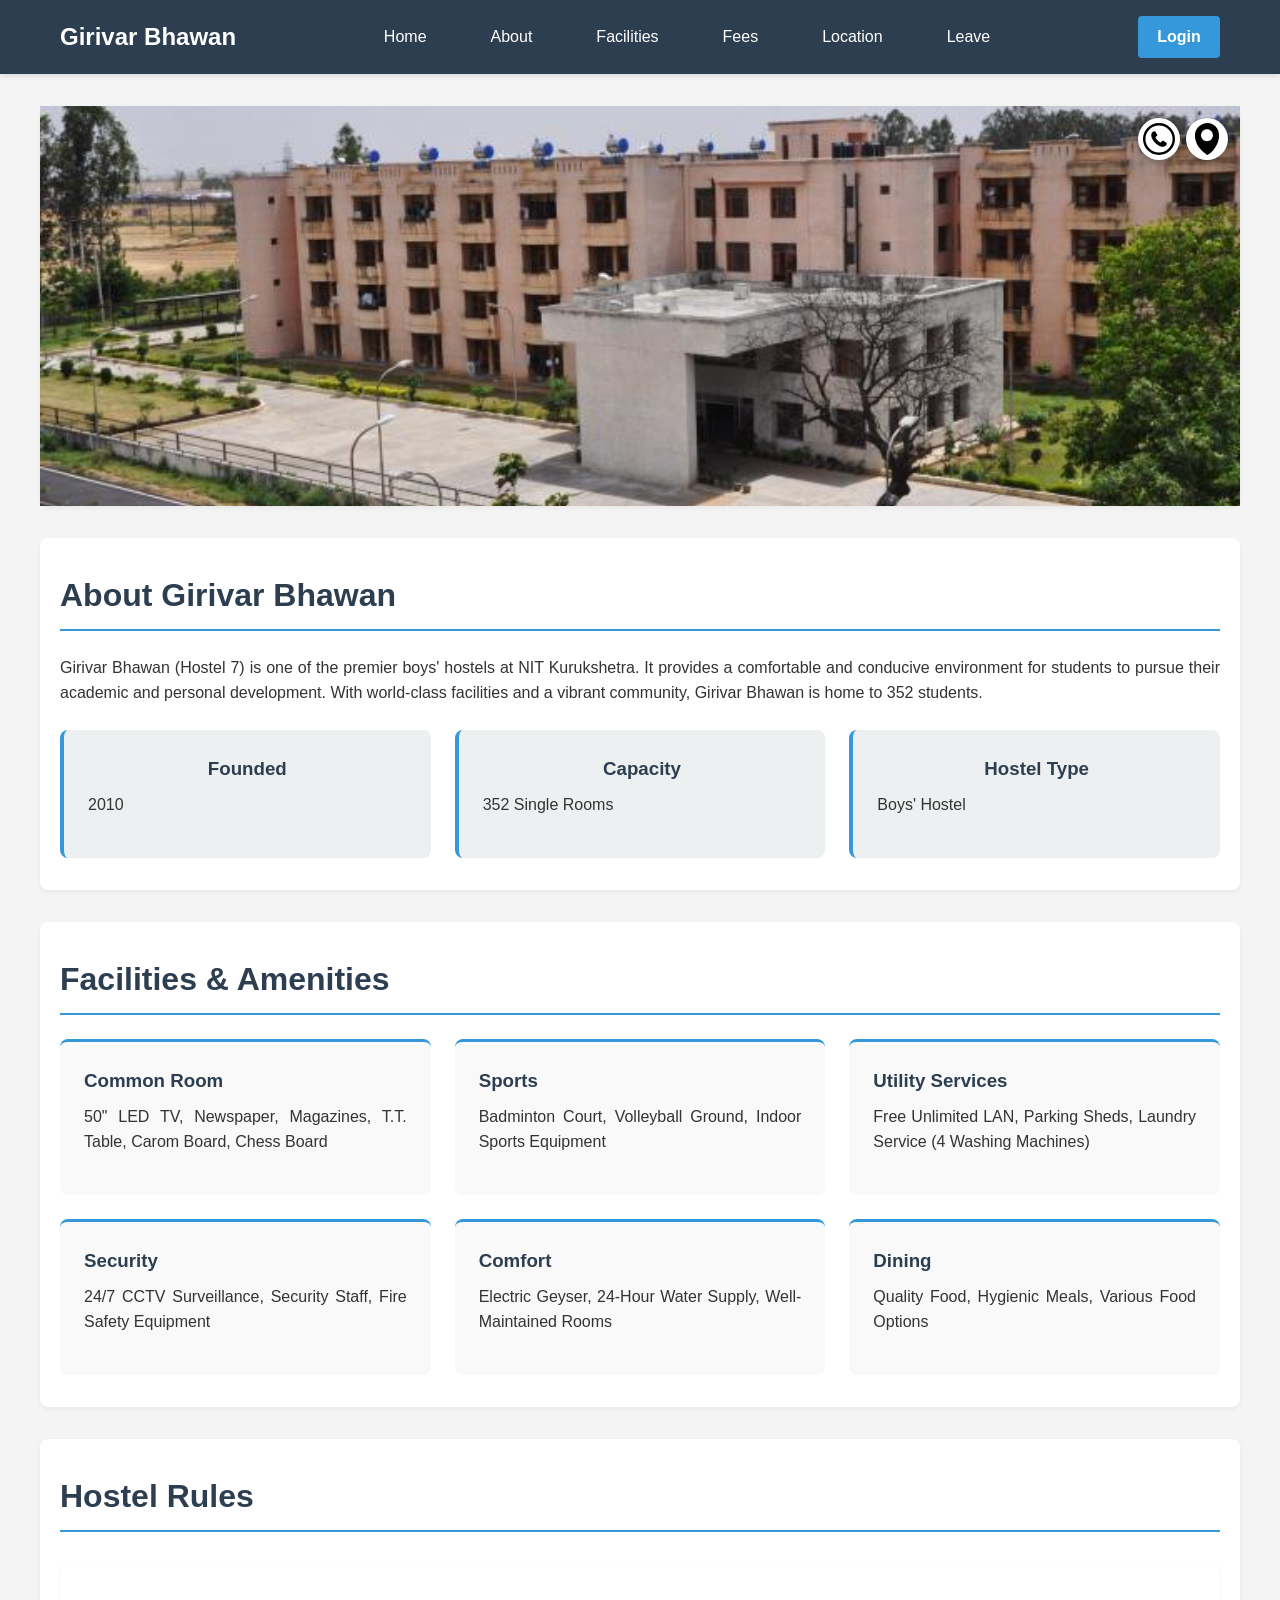
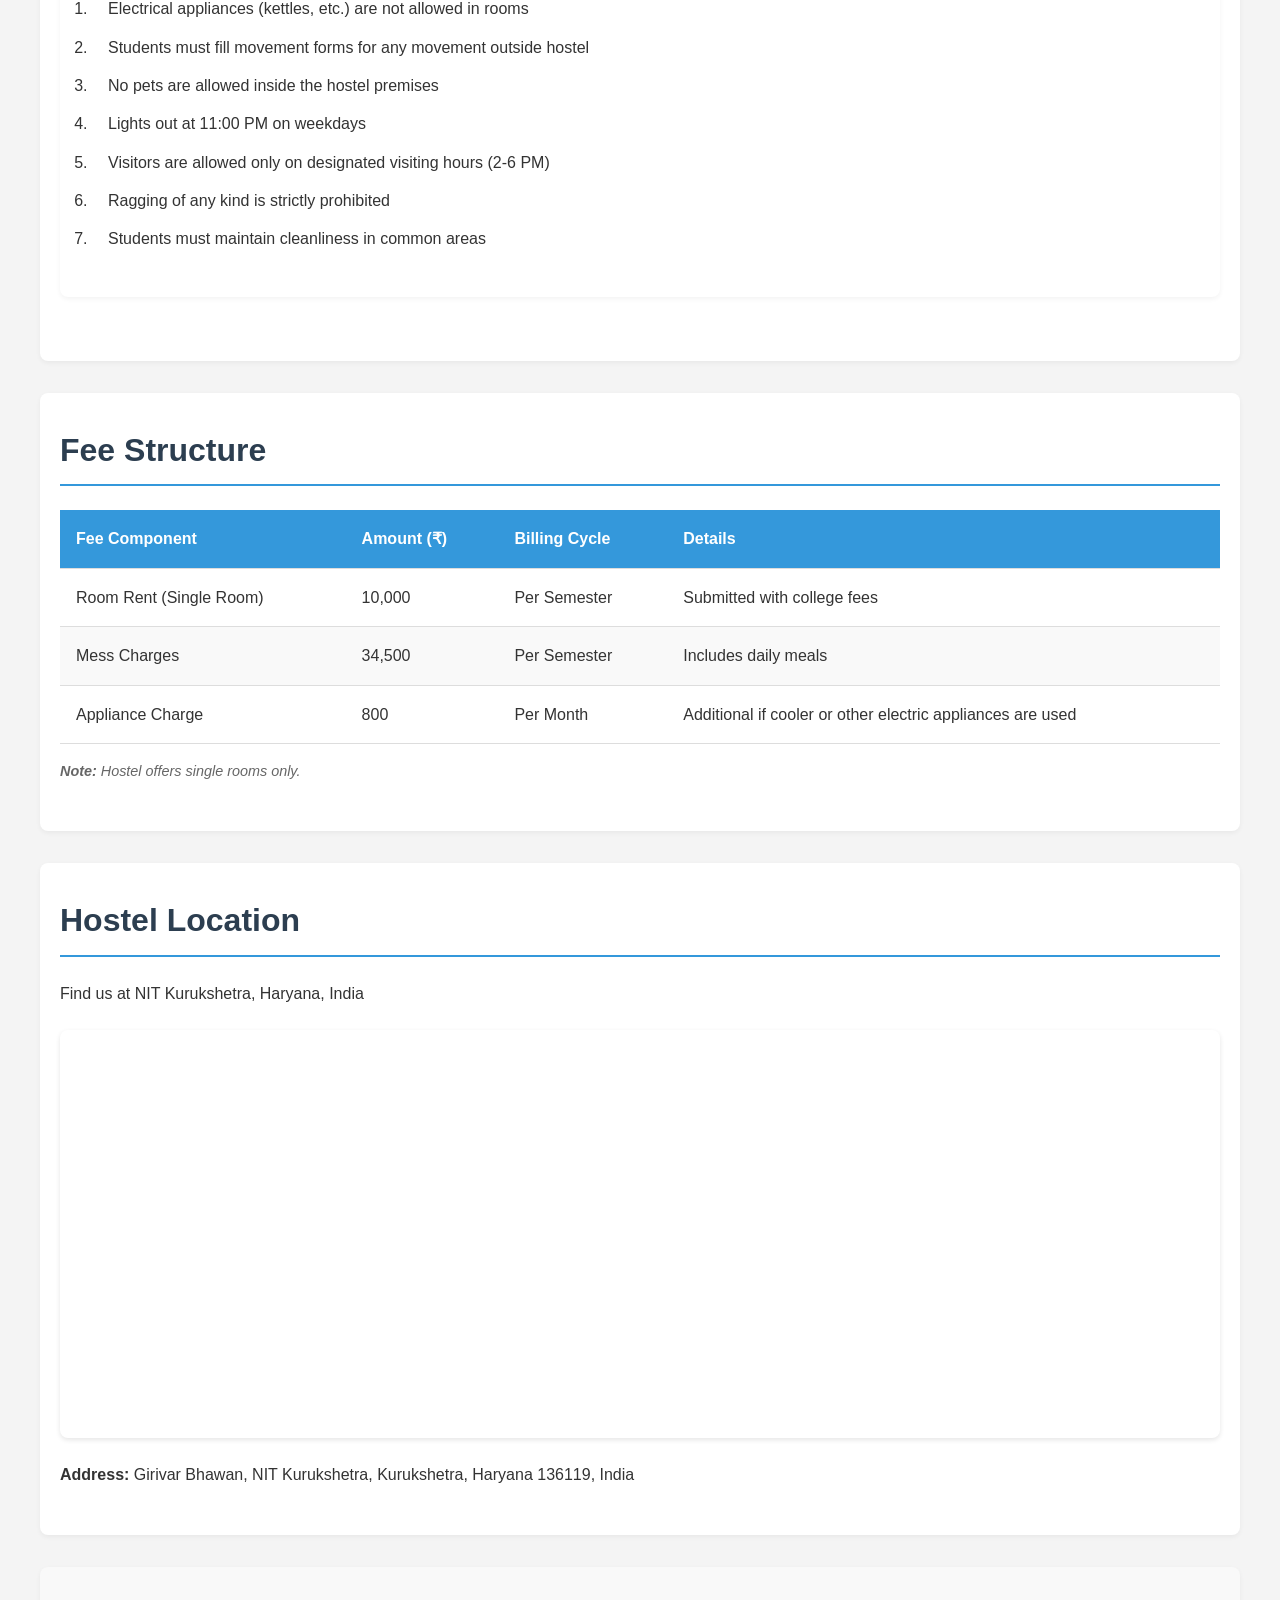
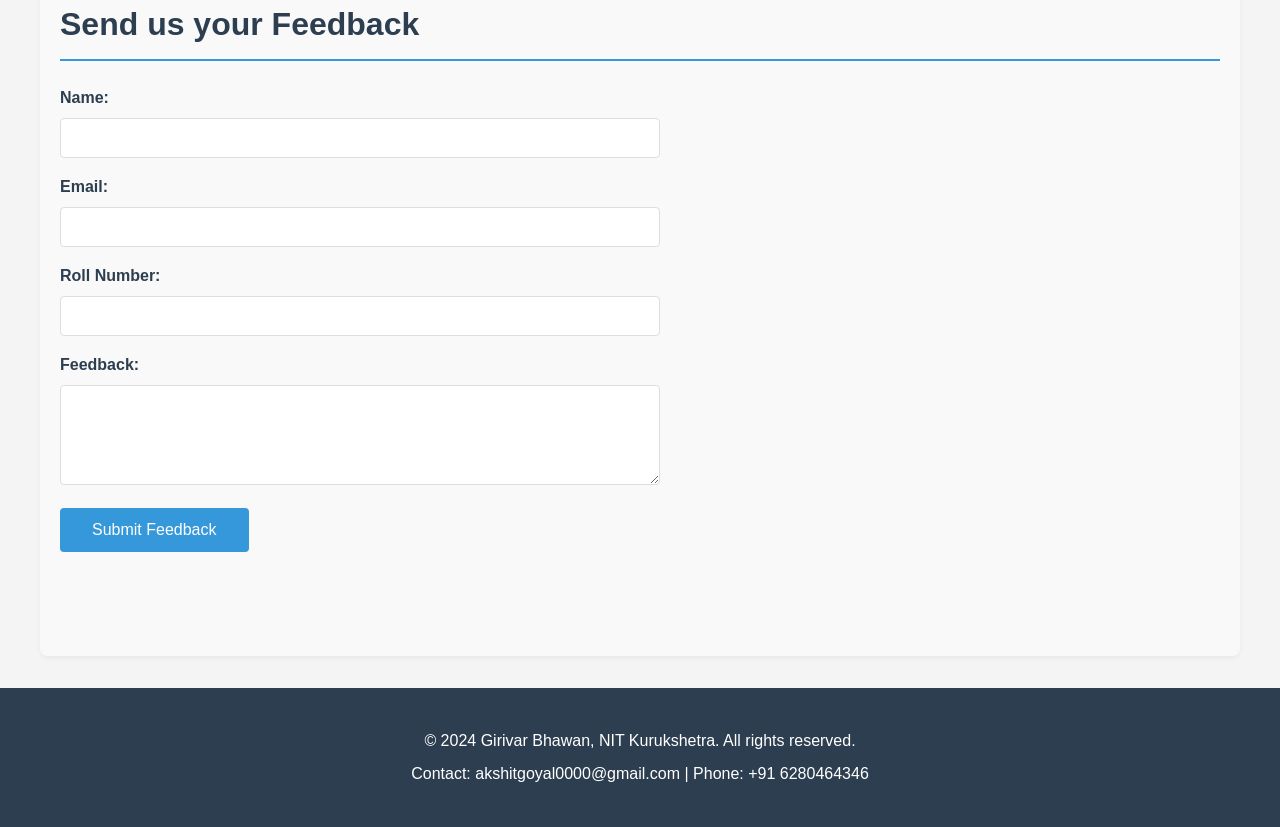
==== index.html @ f301902c "site added" ====
<!DOCTYPE html>
<html lang="en">
<head>
    <meta charset="UTF-8">
    <meta name="viewport" content="width=device-width, initial-scale=1.0">
    <title>Girivar Bhawan - Hostel 7</title>
    <link rel="stylesheet" href="styles.css">
</head>
<body>
    
    <nav class="navbar">
        <div class="navbar-container">
            <h1 class="logo">Girivar Bhawan</h1>
            <ul class="nav-links">
                <li><a href="#home" onclick="scrollTo('home')">Home</a></li>
                <li><a href="#about" onclick="scrollTo('about')">About</a></li>
                <li><a href="#facilities" onclick="scrollTo('facilities')">Facilities</a></li>
                <li><a href="#fees" onclick="scrollTo('fees')">Fees</a></li>
                <li><a href="#location" onclick="scrollTo('location')">Location</a></li>
                <li><a href="/leave.html">Leave</a></li>
            </ul>
            <div id="nav-auth-slot"></div>
        </div>
    </nav>

    
    <section id="hero" class="section hero-section">
        <div class="hero-img-wrapper">
            
            <a href="#location" class="hero-icon" id="hero-map-pin" title="View Location">
                <img src="map-pin.svg" alt="Location" width="32" height="32">
            </a>
            <a href="#footer" class="hero-icon" id="hero-tel-icon" title="Contact Us">
                <img src="tel-icon.svg" alt="Contact" width="32" height="32">
            </a>

            
            <img src="image.png" alt="Hostel Hero Image"
                 id="heroImg"
                 usemap="#hostel-map"
                 style="width: 100%; max-height: 400px; object-fit: cover; display: block; cursor: crosshair;">

            <map name="hostel-map" id="hostelMap">
                
                <area shape="rect"
                      data-coords="335,260,480,420"
                      coords="335,260,480,420"
                      href="/leave.html"
                      alt="Entrance - Apply for Leave"
                      title="Entrance: Click to Apply for Leave">

                
                <area shape="rect"
                      data-coords="50,10,670,260"
                      coords="50,10,670,260"
                      href="#about"
                      alt="Building - About Girivar Bhawan"
                      title="Building: Click to know About Us">
            </map>
        </div>
    </section>

    
    <section id="about" class="section">
        <h2>About Girivar Bhawan</h2>
        <p>
            Girivar Bhawan (Hostel 7) is one of the premier boys' hostels at NIT Kurukshetra. 
            It provides a comfortable and conducive environment for students to pursue their academic 
            and personal development. With world-class facilities and a vibrant community, 
            Girivar Bhawan is home to 352 students.
        </p>
        <div class="about-grid">
            <div class="about-card">
                <h3>Founded</h3>
                <p>2010</p>
            </div>
            <div class="about-card">
                <h3>Capacity</h3>
                <p>352 Single Rooms</p>
            </div>
            <div class="about-card">
                <h3>Hostel Type</h3>
                <p>Boys' Hostel</p>
            </div>
        </div>
    </section>

    
    <section id="facilities" class="section">
        <h2>Facilities & Amenities</h2>
        <div id="facilities-container" class="facilities-grid"></div>
    </section>

    
    <section class="section">
        <h2>Hostel Rules</h2>
        <ol class="rules-list"></ol>
    </section>

    
    <section id="fees" class="section">
        <h2>Fee Structure</h2>
        <table class="fees-table">
            <thead>
                <tr>
                    <th>Fee Component</th>
                    <th>Amount (₹)</th>
                    <th>Billing Cycle</th>
                    <th>Details</th>
                </tr>
            </thead>
            <tbody>
                <tr>
                    <td>Room Rent (Single Room)</td>
                    <td>10,000</td>
                    <td>Per Semester</td>
                    <td>Submitted with college fees</td>
                </tr>
                <tr>
                    <td>Mess Charges</td>
                    <td>34,500</td>
                    <td>Per Semester</td>
                    <td>Includes daily meals</td>
                </tr>
                <tr>
                    <td>Appliance Charge</td>
                    <td>800</td>
                    <td>Per Month</td>
                    <td>Additional if cooler or other electric appliances are used</td>
                </tr>
            </tbody>
        </table>
        <p class="fee-note"><strong>Note:</strong> Hostel offers single rooms only.</p>
    </section>

    
    <section id="location" class="section">
        <h2>Hostel Location</h2>
        <p>Find us at NIT Kurukshetra, Haryana, India</p>
        <div class="map-container">
            <iframe src="https://www.google.com/maps/embed?pb=!1m18!1m12!1m3!1d3435.6749999999997!2d76.80316!3d29.96807!2m3!1f0!2f0!3f0!3m2!1i1024!2i768!4f13.1!3m3!1m2!1s0x390d8e0d0000001%3A0xd500b000000!2sNIT%20Kurukshetra!5e0!3m2!1sen!2sin!4v1234567890" width="100%" height="400" style="border:0;" allowfullscreen="" loading="lazy" referrerpolicy="no-referrer-when-downgrade"></iframe>
        </div>
        <p><strong>Address:</strong> Girivar Bhawan, NIT Kurukshetra, Kurukshetra, Haryana 136119, India</p>
    </section>

    
    <section class="section feedback-section">
        <h2>Send us your Feedback</h2>
        <form class="feedback-form" onsubmit="submitFeedback(event)">
            <div class="form-group">
                <label for="fname">Name:</label>
                <input type="text" id="fname" name="fname" required>
            </div>
            <div class="form-group">
                <label for="email">Email:</label>
                <input type="email" id="email" name="email" required>
            </div>
            <div class="form-group">
                <label for="roll">Roll Number:</label>
                <input type="text" id="roll" name="roll" required>
            </div>
            <div class="form-group">
                <label for="feedback">Feedback:</label>
                <textarea id="feedback" name="feedback" rows="5" required></textarea>
            </div>
            <button type="submit" class="btn-submit">Submit Feedback</button>
        </form>
        <p id="feedback-message" class="feedback-message"></p>
    </section>

    
    <footer class="footer" id="footer">
        <p>&copy; 2024 Girivar Bhawan, NIT Kurukshetra. All rights reserved.</p>
        <p>Contact: akshitgoyal0000@gmail.com | Phone: +91 6280464346</p>
    </footer>

    <script src="scripts.js"></script>
</body>
</html>
---- styles.css ----
* {
    margin: 0;
    padding: 0;
    box-sizing: border-box;
}

body {
    font-family: Arial, sans-serif;
    line-height: 1.6;
    color: #333;
    background-color: #f4f4f4;
}

a {
    text-decoration: none;
    color: inherit;
}

.navbar {
    background-color: #2c3e50;
    color: white;
    padding: 1rem 0;
    position: sticky;
    top: 0;
    z-index: 100;
    box-shadow: 0 2px 5px rgba(0, 0, 0, 0.1);
}

.navbar-container {
    max-width: 1200px;
    margin: 0 auto;
    padding: 0 20px;
    display: flex;
    justify-content: space-between;
    align-items: center;
}

.logo {
    font-size: 1.5rem;
    font-weight: bold;
}

.nav-links {
    list-style: none;
    display: flex;
    gap: 2rem;
}

.nav-links a {
    color: white;
    padding: 0.5rem 1rem;
    border-radius: 4px;
    transition: background-color 0.3s;
}

.nav-links a:hover {
    background-color: #34495e;
}

#nav-auth-slot {
    display: flex;
    align-items: center;
}

.nav-login-btn {
    color: white;
    background-color: #3498db;
    padding: 0.5rem 1.2rem;
    border-radius: 4px;
    font-weight: bold;
    transition: background-color 0.3s;
    text-decoration: none;
}

.nav-login-btn:hover {
    background-color: #2980b9;
}

.nav-avatar-wrapper {
    position: relative;
    cursor: pointer;
}

.nav-avatar {
    width: 38px;
    height: 38px;
    border-radius: 50%;
    background-color: #3498db;
    color: white;
    font-weight: bold;
    font-size: 1.1rem;
    display: flex;
    align-items: center;
    justify-content: center;
    user-select: none;
    border: 2px solid white;
    transition: background-color 0.3s;
}

.nav-avatar:hover {
    background-color: #2980b9;
}

.nav-dropdown {
    display: none;
    position: absolute;
    top: calc(100% + 10px);
    right: 0;
    background-color: white;
    border-radius: 8px;
    box-shadow: 0 4px 15px rgba(0,0,0,0.15);
    min-width: 160px;
    padding: 0.8rem;
    z-index: 999;
}

.nav-avatar-wrapper:hover .nav-dropdown {
    display: block;
}

.nav-dropdown-username {
    font-weight: bold;
    color: #2c3e50;
    font-size: 0.95rem;
    margin-bottom: 0.6rem;
    padding-bottom: 0.5rem;
    border-bottom: 1px solid #eee;
    text-align: center;
}

.nav-logout-btn {
    width: 100%;
    background-color: #e74c3c;
    color: white;
    border: none;
    padding: 0.5rem;
    border-radius: 4px;
    cursor: pointer;
    font-size: 0.9rem;
    font-weight: bold;
    transition: background-color 0.3s;
}

.nav-logout-btn:hover {
    background-color: #c0392b;
}

.section {
    max-width: 1200px;
    margin: 2rem auto;
    padding: 2rem 20px;
    background-color: white;
    border-radius: 8px;
    box-shadow: 0 2px 5px rgba(0, 0, 0, 0.05);
}

.section h2 {
    font-size: 2rem;
    margin-bottom: 1.5rem;
    color: #2c3e50;
    border-bottom: 2px solid #3498db;
    padding-bottom: 0.5rem;
}

.section p {
    margin-bottom: 1rem;
    text-align: justify;
}

.about-grid {
    display: grid;
    grid-template-columns: repeat(auto-fit, minmax(200px, 1fr));
    gap: 1.5rem;
    margin-top: 1.5rem;
}

.about-card {
    background-color: #ecf0f1;
    padding: 1.5rem;
    border-radius: 8px;
    text-align: center;
    border-left: 4px solid #3498db;
}

.about-card h3 {
    color: #2c3e50;
    margin-bottom: 0.5rem;
}

.facilities-grid {
    display: grid;
    grid-template-columns: repeat(3, 1fr);
    gap: 1.5rem;
    margin-top: 1.5rem;
}

.facility-item {
    background-color: #f9f9f9;
    padding: 1.5rem;
    border-radius: 8px;
    border-top: 3px solid #3498db;
}

.facility-item h3 {
    color: #2c3e50;
    margin-bottom: 0.5rem;
}

.rules-list {
    max-width: 1200px;
    margin: 2rem auto;
    padding: 0 20px;
    background-color: white;
    padding: 2rem;
    border-radius: 8px;
    box-shadow: 0 2px 5px rgba(0, 0, 0, 0.05);
}

.rules-list li {
    margin-bottom: 0.8rem;
    padding-left: 1rem;
}

.fees-table {
    width: 100%;
    border-collapse: collapse;
    margin-top: 1.5rem;
    margin-bottom: 1rem;
}

.fees-table thead {
    background-color: #3498db;
    color: white;
}

.fees-table th,
.fees-table td {
    padding: 1rem;
    text-align: left;
    border-bottom: 1px solid #ddd;
}

.fees-table tbody tr:nth-child(even) {
    background-color: #f9f9f9;
}

.fees-table tbody tr:hover {
    background-color: #e8f4f8;
}

.fee-note {
    font-size: 0.9rem;
    color: #666;
    font-style: italic;
}

.map-container {
    margin: 1.5rem 0;
    border-radius: 8px;
    overflow: hidden;
    box-shadow: 0 2px 5px rgba(0, 0, 0, 0.1);
}

.hero-section {
    padding: 0;
}

.hero-img-wrapper {
    position: relative;
    display: block;
    width: 100%;
    line-height: 0;
}

.hero-icon {
    position: absolute;
    top: 12px;
    z-index: 10;
    background-color: white;
    border-radius: 50%;
    padding: 5px;
    box-shadow: 0 2px 6px rgba(0,0,0,0.3);
    transition: transform 0.2s, box-shadow 0.2s;
    display: inline-flex;
    align-items: center;
    justify-content: center;
}

.hero-icon:hover {
    transform: scale(1.15);
    box-shadow: 0 4px 12px rgba(0,0,0,0.4);
}

#hero-map-pin {
    right: 12px;
}

#hero-tel-icon {
    right: 60px;
}

.feedback-section {
    background-color: #f9f9f9;
}

.feedback-form {
    max-width: 600px;
    margin: 1.5rem 0;
}

.form-group {
    margin-bottom: 1rem;
}

.form-group label {
    display: block;
    margin-bottom: 0.5rem;
    font-weight: bold;
    color: #2c3e50;
}

.form-group input,
.form-group textarea {
    width: 100%;
    padding: 0.7rem;
    border: 1px solid #ddd;
    border-radius: 4px;
    font-family: Arial, sans-serif;
}

.form-group input:focus,
.form-group textarea:focus {
    outline: none;
    border-color: #3498db;
    box-shadow: 0 0 5px rgba(52, 152, 219, 0.3);
}

.btn-submit {
    background-color: #3498db;
    color: white;
    padding: 0.8rem 2rem;
    border: none;
    border-radius: 4px;
    cursor: pointer;
    font-size: 1rem;
    transition: background-color 0.3s;
}

.btn-submit:hover {
    background-color: #2980b9;
}

.feedback-message {
    margin-top: 1rem;
    padding: 1rem;
    border-radius: 4px;
    text-align: center;
    font-weight: bold;
}

.feedback-message.success {
    background-color: #d4edda;
    color: #155724;
    border: 1px solid #c3e6cb;
}

.feedback-message.error {
    background-color: #f8d7da;
    color: #721c24;
    border: 1px solid #f5c6cb;
}

.footer {
    background-color: #2c3e50;
    color: white;
    text-align: center;
    padding: 2rem;
    margin-top: 2rem;
}

.footer p {
    margin: 0.5rem 0;
}

@media (max-width: 768px) {
    .nav-links {
        flex-direction: column;
        gap: 0.5rem;
    }

    .section h2 {
        font-size: 1.5rem;
    }

    .about-grid,
    .facilities-grid {
        grid-template-columns: 1fr;
    }

    .fees-table {
        font-size: 0.9rem;
    }

    .fees-table th,
    .fees-table td {
        padding: 0.5rem;
    }

    .slide img {
        height: 250px;
    }
}

@media (max-width: 480px) {
    .navbar-container {
        flex-direction: column;
        gap: 1rem;
    }

    .logo {
        font-size: 1.2rem;
    }

    .nav-links {
        flex-wrap: wrap;
        gap: 0.5rem;
        justify-content: center;
    }

    .nav-links a {
        padding: 0.3rem 0.6rem;
        font-size: 0.9rem;
    }

    .section {
        padding: 1rem;
    }

    .section h2 {
        font-size: 1.2rem;
    }
}
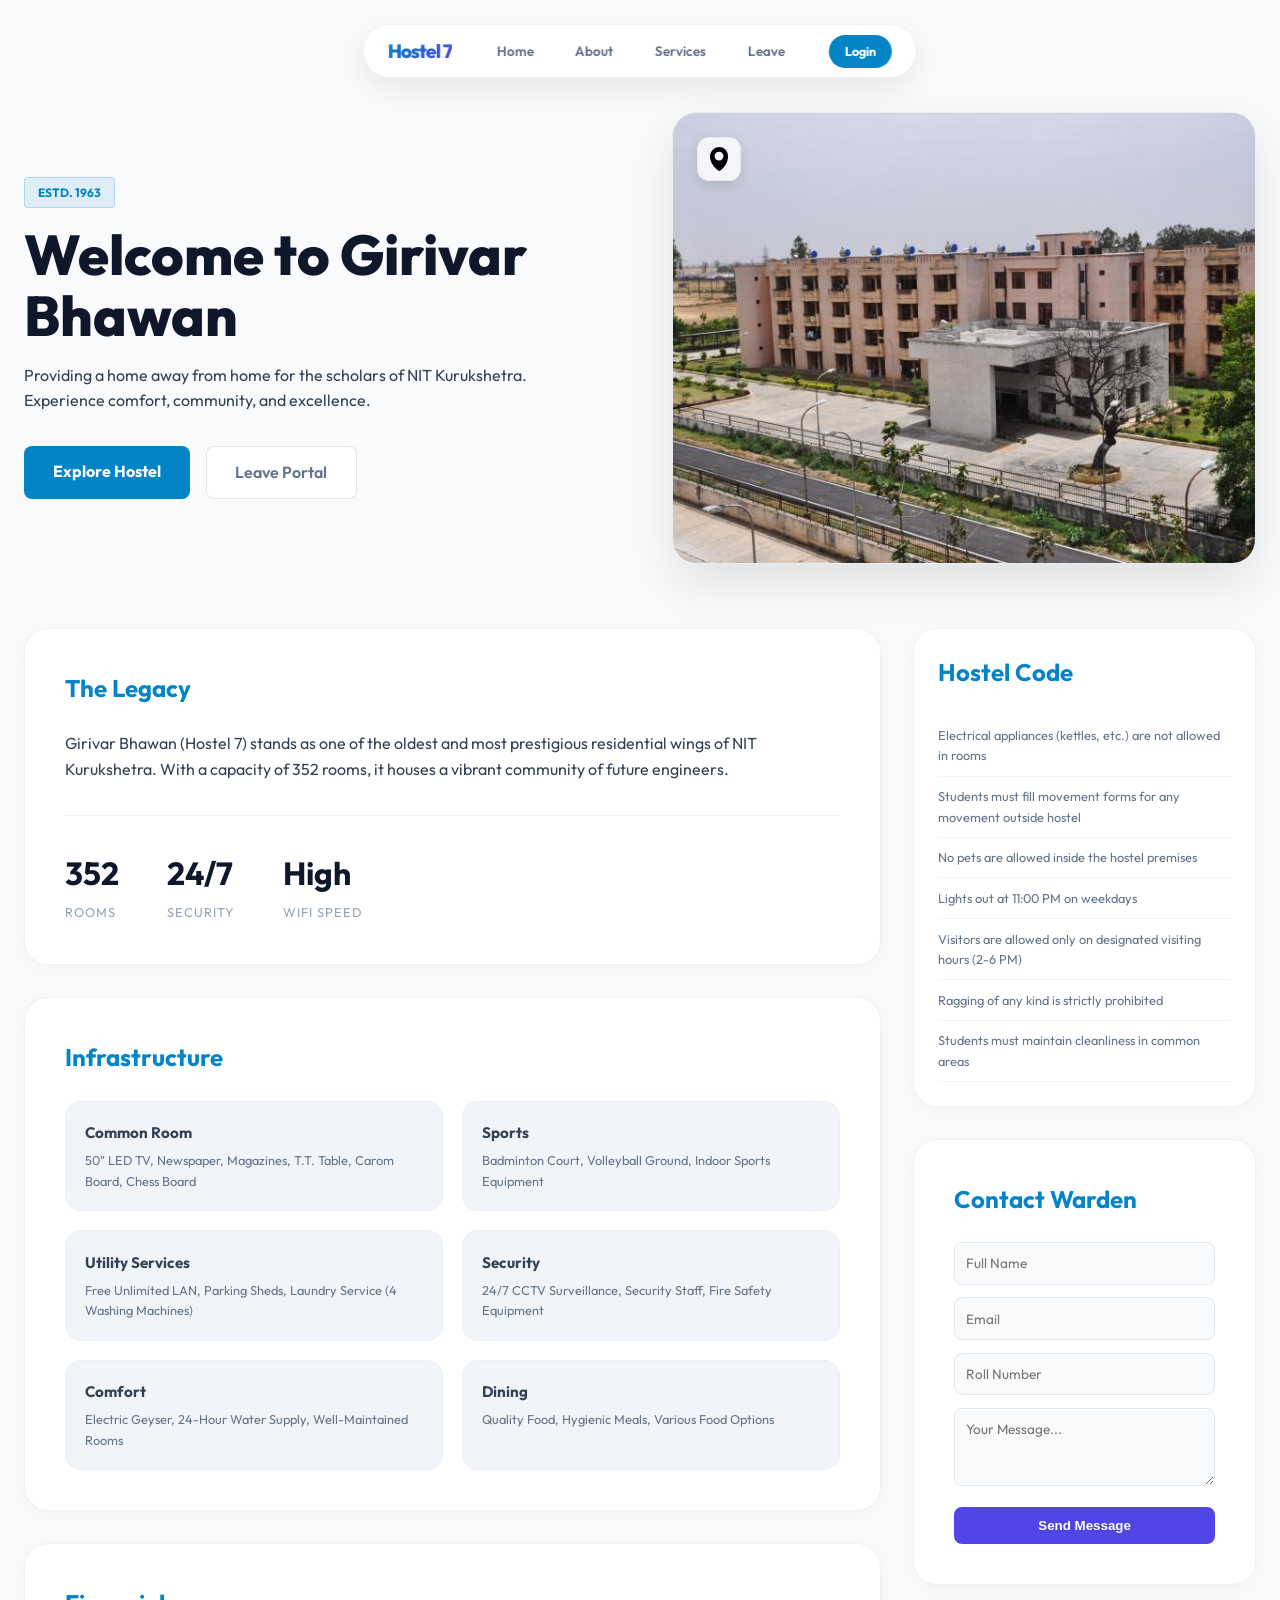
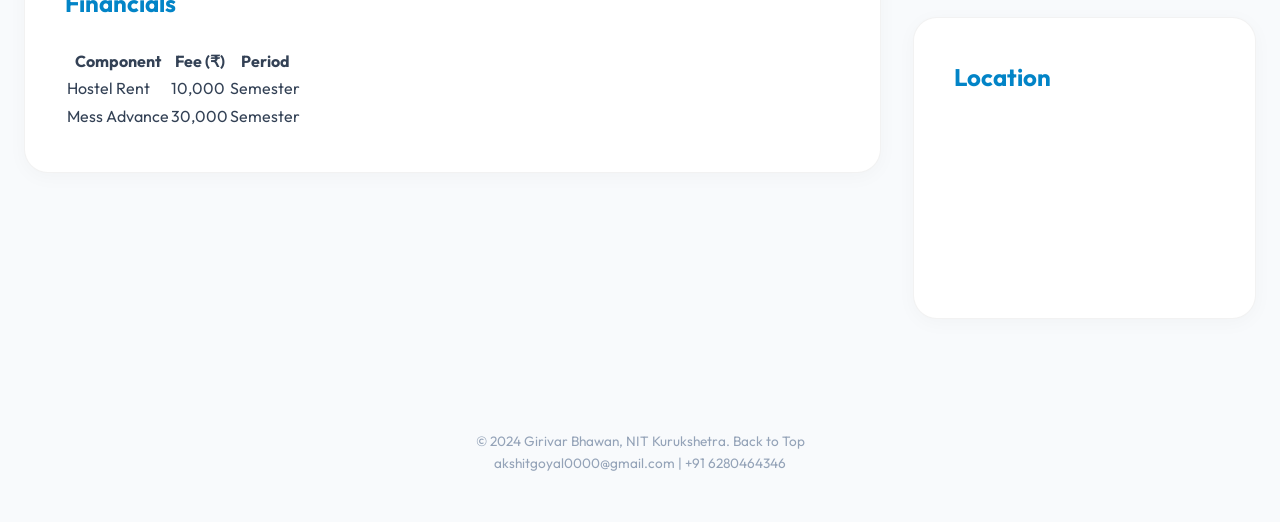
==== commit f62053e5: "change done" ====
--- a/index.html
+++ b/index.html
@@ -3,177 +3,120 @@
 <head>
     <meta charset="UTF-8">
     <meta name="viewport" content="width=device-width, initial-scale=1.0">
-    <title>Girivar Bhawan - Hostel 7</title>
+    <title>Girivar Bhawan - Hostel 7 | NIT Kurukshetra</title>
     <link rel="stylesheet" href="styles.css">
 </head>
 <body>
     
-    <nav class="navbar">
+    <nav class="navbar pill-nav">
         <div class="navbar-container">
-            <h1 class="logo">Girivar Bhawan</h1>
+            <h1 class="logo">Hostel 7</h1>
             <ul class="nav-links">
                 <li><a href="#home" onclick="scrollTo('home')">Home</a></li>
                 <li><a href="#about" onclick="scrollTo('about')">About</a></li>
-                <li><a href="#facilities" onclick="scrollTo('facilities')">Facilities</a></li>
-                <li><a href="#fees" onclick="scrollTo('fees')">Fees</a></li>
-                <li><a href="#location" onclick="scrollTo('location')">Location</a></li>
-                <li><a href="/leave.html">Leave</a></li>
+                <li><a href="#facilities" onclick="scrollTo('facilities')">Services</a></li>
+                <li><a href="leave.html">Leave</a></li>
             </ul>
             <div id="nav-auth-slot"></div>
         </div>
     </nav>
 
-    
-    <section id="hero" class="section hero-section">
-        <div class="hero-img-wrapper">
+    <main class="app-container">
+        
+        <section id="hero" class="hero-split">
+            <div class="hero-content">
+                <span class="badge">ESTD. 1963</span>
+                <h2>Welcome to Girivar Bhawan</h2>
+                <p>Providing a home away from home for the scholars of NIT Kurukshetra. Experience comfort, community, and excellence.</p>
+                <div class="hero-cta">
+                    <a href="#about" class="btn-primary">Explore Hostel</a>
+                    <a href="leave.html" class="btn-secondary">Leave Portal</a>
+                </div>
+            </div>
+            <div class="hero-visual">
+                <div class="hero-img-wrapper">
+                    <a href="#location" class="hero-icon" id="hero-map-pin" title="View Location">
+                        <img src="map-pin.svg" alt="Location" width="24" height="24">
+                    </a>
+                    <img src="image.png" alt="Girivar Bhawan Hero Image" id="heroImg" usemap="#hostel-map">
+                    <map name="hostel-map" id="hostelMap">
+                        <area shape="rect" data-coords="530,100,778,453" coords="530,100,778,453" href="leave.html" alt="Entrance" title="Entrance: Click to Apply for Leave">
+                        <area shape="rect" data-coords="0,0,530,453" coords="0,0,530,453" href="#about" alt="Building" title="Building: Click to know About Us">
+                    </map>
+                </div>
+            </div>
+        </section>
+
+        <div class="dashboard-grid">
             
-            <a href="#location" class="hero-icon" id="hero-map-pin" title="View Location">
-                <img src="map-pin.svg" alt="Location" width="32" height="32">
-            </a>
-            <a href="#footer" class="hero-icon" id="hero-tel-icon" title="Contact Us">
-                <img src="tel-icon.svg" alt="Contact" width="32" height="32">
-            </a>
+            <div class="grid-main">
+                <section id="about" class="glass-section">
+                    <h2>The Legacy</h2>
+                    <p>Girivar Bhawan (Hostel 7) stands as one of the oldest and most prestigious residential wings of NIT Kurukshetra. With a capacity of 352 rooms, it houses a vibrant community of future engineers.</p>
+                    <div class="stats-row">
+                        <div class="stat-item"><strong>352</strong><span>Rooms</span></div>
+                        <div class="stat-item"><strong>24/7</strong><span>Security</span></div>
+                        <div class="stat-item"><strong>High</strong><span>WiFi Speed</span></div>
+                    </div>
+                </section>
+
+                <section id="facilities" class="glass-section">
+                    <h2>Infrastructure</h2>
+                    <div id="facilities-container" class="compact-facilities"></div>
+                </section>
+
+                <section id="fees" class="glass-section">
+                    <h2>Financials</h2>
+                    <div class="table-wrapper">
+                        <table class="fees-table">
+                            <thead>
+                                <tr><th>Component</th><th>Fee (₹)</th><th>Period</th></tr>
+                            </thead>
+                            <tbody>
+                                <tr><td>Hostel Rent</td><td>10,000</td><td>Semester</td></tr>
+                                <tr><td>Mess Advance</td><td>30,000</td><td>Semester</td></tr>
+                            </tbody>
+                        </table>
+                    </div>
+                </section>
+            </div>
 
             
-            <img src="image.png" alt="Hostel Hero Image"
-                 id="heroImg"
-                 usemap="#hostel-map"
-                 style="width: 100%; max-height: 400px; object-fit: cover; display: block; cursor: crosshair;">
+            <aside class="grid-sidebar">
+                <section class="glass-section rules-card">
+                    <h3>Hostel Code</h3>
+                    <ul class="rules-list"></ul>
+                </section>
 
-            <map name="hostel-map" id="hostelMap">
-                
-                <area shape="rect"
-                      data-coords="335,260,480,420"
-                      coords="335,260,480,420"
-                      href="/leave.html"
-                      alt="Entrance - Apply for Leave"
-                      title="Entrance: Click to Apply for Leave">
+                <section id="feedback" class="glass-section feedback-card">
+                    <h3>Contact Warden</h3>
+                    <form class="feedback-form" onsubmit="submitFeedback(event)">
+                        <input type="text" id="fname" placeholder="Full Name" required>
+                        <input type="email" id="email" placeholder="Email" required>
+                        <input type="text" id="roll" placeholder="Roll Number" required>
+                        <textarea id="feedback" placeholder="Your Message..." rows="3" required></textarea>
+                        <button type="submit" class="btn-submit">Send Message</button>
+                    </form>
+                    <p id="feedback-message" class="feedback-message"></p>
+                </section>
 
-                
-                <area shape="rect"
-                      data-coords="50,10,670,260"
-                      coords="50,10,670,260"
-                      href="#about"
-                      alt="Building - About Girivar Bhawan"
-                      title="Building: Click to know About Us">
-            </map>
+                <section id="location" class="glass-section location-mini">
+                    <h3>Location</h3>
+                    <div class="map-mini">
+                        <iframe src="https://www.google.com/maps/embed?pb=!1m18!1m12!1m3!1d3435.67!2d76.80!3d29.96!2m3!1f0!2f0!3f0!3m2!1i1024!2i768!4f13.1!3m3!1m2!1s0x0%3A0x0!2zMjnCsDU4JzA0LjgiTiA3NsKwNDgnMTEuMiJF!5e0!3m2!1sen!2sin!4v1234567890" width="100%" height="150" style="border:0;" allowfullscreen="" loading="lazy"></iframe>
+                    </div>
+                </section>
+            </aside>
         </div>
-    </section>
+    </main>
 
-    
-    <section id="about" class="section">
-        <h2>About Girivar Bhawan</h2>
-        <p>
-            Girivar Bhawan (Hostel 7) is one of the premier boys' hostels at NIT Kurukshetra. 
-            It provides a comfortable and conducive environment for students to pursue their academic 
-            and personal development. With world-class facilities and a vibrant community, 
-            Girivar Bhawan is home to 352 students.
-        </p>
-        <div class="about-grid">
-            <div class="about-card">
-                <h3>Founded</h3>
-                <p>2010</p>
-            </div>
-            <div class="about-card">
-                <h3>Capacity</h3>
-                <p>352 Single Rooms</p>
-            </div>
-            <div class="about-card">
-                <h3>Hostel Type</h3>
-                <p>Boys' Hostel</p>
-            </div>
-        </div>
-    </section>
-
-    
-    <section id="facilities" class="section">
-        <h2>Facilities & Amenities</h2>
-        <div id="facilities-container" class="facilities-grid"></div>
-    </section>
-
-    
-    <section class="section">
-        <h2>Hostel Rules</h2>
-        <ol class="rules-list"></ol>
-    </section>
-
-    
-    <section id="fees" class="section">
-        <h2>Fee Structure</h2>
-        <table class="fees-table">
-            <thead>
-                <tr>
-                    <th>Fee Component</th>
-                    <th>Amount (₹)</th>
-                    <th>Billing Cycle</th>
-                    <th>Details</th>
-                </tr>
-            </thead>
-            <tbody>
-                <tr>
-                    <td>Room Rent (Single Room)</td>
-                    <td>10,000</td>
-                    <td>Per Semester</td>
-                    <td>Submitted with college fees</td>
-                </tr>
-                <tr>
-                    <td>Mess Charges</td>
-                    <td>34,500</td>
-                    <td>Per Semester</td>
-                    <td>Includes daily meals</td>
-                </tr>
-                <tr>
-                    <td>Appliance Charge</td>
-                    <td>800</td>
-                    <td>Per Month</td>
-                    <td>Additional if cooler or other electric appliances are used</td>
-                </tr>
-            </tbody>
-        </table>
-        <p class="fee-note"><strong>Note:</strong> Hostel offers single rooms only.</p>
-    </section>
-
-    
-    <section id="location" class="section">
-        <h2>Hostel Location</h2>
-        <p>Find us at NIT Kurukshetra, Haryana, India</p>
-        <div class="map-container">
-            <iframe src="https://www.google.com/maps/embed?pb=!1m18!1m12!1m3!1d3435.6749999999997!2d76.80316!3d29.96807!2m3!1f0!2f0!3f0!3m2!1i1024!2i768!4f13.1!3m3!1m2!1s0x390d8e0d0000001%3A0xd500b000000!2sNIT%20Kurukshetra!5e0!3m2!1sen!2sin!4v1234567890" width="100%" height="400" style="border:0;" allowfullscreen="" loading="lazy" referrerpolicy="no-referrer-when-downgrade"></iframe>
-        </div>
-        <p><strong>Address:</strong> Girivar Bhawan, NIT Kurukshetra, Kurukshetra, Haryana 136119, India</p>
-    </section>
-
-    
-    <section class="section feedback-section">
-        <h2>Send us your Feedback</h2>
-        <form class="feedback-form" onsubmit="submitFeedback(event)">
-            <div class="form-group">
-                <label for="fname">Name:</label>
-                <input type="text" id="fname" name="fname" required>
-            </div>
-            <div class="form-group">
-                <label for="email">Email:</label>
-                <input type="email" id="email" name="email" required>
-            </div>
-            <div class="form-group">
-                <label for="roll">Roll Number:</label>
-                <input type="text" id="roll" name="roll" required>
-            </div>
-            <div class="form-group">
-                <label for="feedback">Feedback:</label>
-                <textarea id="feedback" name="feedback" rows="5" required></textarea>
-            </div>
-            <button type="submit" class="btn-submit">Submit Feedback</button>
-        </form>
-        <p id="feedback-message" class="feedback-message"></p>
-    </section>
-
-    
-    <footer class="footer" id="footer">
-        <p>&copy; 2024 Girivar Bhawan, NIT Kurukshetra. All rights reserved.</p>
-        <p>Contact: akshitgoyal0000@gmail.com | Phone: +91 6280464346</p>
+    <footer class="footer">
+        <p>&copy; 2024 Girivar Bhawan, NIT Kurukshetra. <a href="#hero">Back to Top</a></p>
+        <p>akshitgoyal0000@gmail.com | +91 6280464346</p>
     </footer>
 
     <script src="scripts.js"></script>
 </body>
 </html>
+
+
--- a/styles.css
+++ b/styles.css
@@ -1,442 +1,352 @@
-* {
-    margin: 0;
-    padding: 0;
-    box-sizing: border-box;
-}
+@import url('https://fonts.googleapis.com/css2?family=Outfit:wght@300;400;500;600;700;800&display=swap');
+
+* { margin: 0; padding: 0; box-sizing: border-box; }
 
 body {
-    font-family: Arial, sans-serif;
+    font-family: 'Outfit', sans-serif;
     line-height: 1.6;
-    color: #333;
-    background-color: #f4f4f4;
-}
-
-a {
-    text-decoration: none;
-    color: inherit;
-}
-
-.navbar {
-    background-color: #2c3e50;
-    color: white;
-    padding: 1rem 0;
-    position: sticky;
-    top: 0;
-    z-index: 100;
-    box-shadow: 0 2px 5px rgba(0, 0, 0, 0.1);
+    color: #334155;
+    background-color: #f8fafc;
+    min-height: 100vh;
+}
+
+a { text-decoration: none; color: inherit; }
+
+
+.pill-nav {
+    position: fixed;
+    top: 1.5rem;
+    left: 50%;
+    transform: translateX(-50%);
+    width: fit-content;
+    background: rgba(255, 255, 255, 0.9);
+    backdrop-filter: blur(12px);
+    border: 1px solid rgba(0, 0, 0, 0.05);
+    border-radius: 100px;
+    padding: 0.6rem 1.5rem;
+    z-index: 1000;
+    box-shadow: 0 10px 30px rgba(0, 0, 0, 0.08);
 }
 
 .navbar-container {
-    max-width: 1200px;
-    margin: 0 auto;
-    padding: 0 20px;
-    display: flex;
-    justify-content: space-between;
+    display: flex;
     align-items: center;
+    gap: 2rem;
 }
 
 .logo {
-    font-size: 1.5rem;
-    font-weight: bold;
+    font-size: 1.2rem;
+    font-weight: 800;
+    letter-spacing: -1px;
+    background: linear-gradient(135deg, #0284c7, #4f46e5);
+    -webkit-background-clip: text;
+    -webkit-text-fill-color: transparent;
 }
 
 .nav-links {
     list-style: none;
     display: flex;
-    gap: 2rem;
+    gap: 1rem;
 }
 
 .nav-links a {
-    color: white;
-    padding: 0.5rem 1rem;
+    color: #64748b;
+    font-size: 0.85rem;
+    font-weight: 600;
+    padding: 0.4rem 0.8rem;
+    border-radius: 20px;
+    transition: all 0.2s;
+}
+
+.nav-links a:hover {
+    color: #0284c7;
+    background: rgba(2, 132, 199, 0.05);
+}
+
+#nav-auth-slot { display: flex; align-items: center; }
+
+.nav-login-btn {
+    font-size: 0.8rem;
+    padding: 0.4rem 1rem;
+    border-radius: 50px;
+    background: #0284c7;
+    color: #ffffff;
+    font-weight: 700;
+    transition: transform 0.2s;
+}
+
+.nav-login-btn:hover { transform: scale(1.05); }
+
+
+.app-container {
+    max-width: 1300px;
+    margin: 0 auto;
+    padding: 7rem 24px 2rem;
+}
+
+
+.hero-split {
+    display: grid;
+    grid-template-columns: 1fr 1fr;
+    gap: 4rem;
+    align-items: center;
+    margin-bottom: 4rem;
+}
+
+.hero-content h2 {
+    font-size: 3.5rem;
+    font-weight: 800;
+    line-height: 1.1;
+    margin: 1rem 0;
+    color: #0f172a;
+}
+
+.badge {
+    display: inline-block;
+    padding: 0.3rem 0.8rem;
+    background: rgba(2, 132, 199, 0.1);
+    border: 1px solid rgba(2, 132, 199, 0.2);
+    color: #0284c7;
     border-radius: 4px;
-    transition: background-color 0.3s;
-}
-
-.nav-links a:hover {
-    background-color: #34495e;
-}
-
-#nav-auth-slot {
-    display: flex;
-    align-items: center;
-}
-
-.nav-login-btn {
-    color: white;
-    background-color: #3498db;
-    padding: 0.5rem 1.2rem;
-    border-radius: 4px;
-    font-weight: bold;
-    transition: background-color 0.3s;
-    text-decoration: none;
-}
-
-.nav-login-btn:hover {
-    background-color: #2980b9;
-}
-
-.nav-avatar-wrapper {
+    font-size: 0.75rem;
+    font-weight: 700;
+}
+
+.hero-cta {
+    display: flex;
+    gap: 1rem;
+    margin-top: 2rem;
+}
+
+.btn-primary {
+    background: #0284c7;
+    color: #ffffff;
+    padding: 0.8rem 1.8rem;
+    border-radius: 8px;
+    font-weight: 700;
+    transition: transform 0.2s;
+}
+
+.btn-secondary {
+    border: 1px solid rgba(0, 0, 0, 0.1);
+    padding: 0.8rem 1.8rem;
+    border-radius: 8px;
+    font-weight: 600;
+    background: #ffffff;
+    color: #64748b;
+}
+
+.btn-primary:hover { transform: translateY(-2px); box-shadow: 0 4px 12px rgba(2, 132, 199, 0.3); }
+
+.hero-visual {
     position: relative;
-    cursor: pointer;
-}
-
-.nav-avatar {
-    width: 38px;
-    height: 38px;
-    border-radius: 50%;
-    background-color: #3498db;
-    color: white;
-    font-weight: bold;
-    font-size: 1.1rem;
+    border-radius: 24px;
+    overflow: hidden;
+    box-shadow: 0 20px 50px rgba(0, 0, 0, 0.1);
+    border: 1px solid rgba(0, 0, 0, 0.05);
+}
+
+#heroImg {
+    width: 100%;
+    height: 450px;
+    object-fit: cover;
+    display: block;
+}
+
+.hero-img-wrapper {
+    position: relative;
+    width: 100%;
+    height: 100%;
+}
+
+.hero-icon {
+    position: absolute;
+    top: 1.5rem;
+    left: 1.5rem;
+    z-index: 10;
+    background: rgba(255, 255, 255, 0.8);
+    backdrop-filter: blur(8px);
+    border: 1px solid rgba(0, 0, 0, 0.05);
+    width: 44px;
+    height: 44px;
+    border-radius: 12px;
     display: flex;
     align-items: center;
     justify-content: center;
-    user-select: none;
-    border: 2px solid white;
-    transition: background-color 0.3s;
-}
-
-.nav-avatar:hover {
-    background-color: #2980b9;
+    transition: all 0.3s cubic-bezier(0.4, 0, 0.2, 1);
+    box-shadow: 0 4px 12px rgba(0, 0, 0, 0.1);
+}
+
+.hero-icon:hover {
+    background: #0284c7;
+    transform: scale(1.1) rotate(5deg);
+    box-shadow: 0 0 20px rgba(2, 132, 199, 0.4);
+}
+
+.hero-icon img {
+    filter: brightness(0);
+}
+
+.hero-icon:hover img {
+    filter: brightness(0) invert(1);
+}
+
+
+.dashboard-grid {
+    display: grid;
+    grid-template-columns: 2.5fr 1fr;
+    gap: 2rem;
+}
+
+.glass-section {
+    background: #ffffff;
+    border: 1px solid rgba(0, 0, 0, 0.05);
+    padding: 2.5rem;
+    border-radius: 24px;
+    margin-bottom: 2rem;
+    box-shadow: 0 4px 20px rgba(0, 0, 0, 0.03);
+}
+
+.glass-section h2, .glass-section h3 {
+    font-size: 1.5rem;
+    font-weight: 700;
+    margin-bottom: 1.5rem;
+    color: #0284c7;
+}
+
+
+.stats-row {
+    display: flex;
+    gap: 3rem;
+    margin-top: 2rem;
+    padding-top: 2rem;
+    border-top: 1px solid rgba(0, 0, 0, 0.05);
+}
+
+.stat-item strong {
+    display: block;
+    font-size: 2rem;
+    color: #0f172a;
+}
+
+.stat-item span {
+    font-size: 0.8rem;
+    color: #94a3b8;
+    text-transform: uppercase;
+    letter-spacing: 1px;
+}
+
+
+.compact-facilities {
+    display: grid;
+    grid-template-columns: repeat(2, 1fr);
+    gap: 1.2rem;
+}
+
+.facility-item {
+    background: #f1f5f9;
+    padding: 1.2rem;
+    border-radius: 16px;
+    border: 1px solid rgba(0, 0, 0, 0.02);
+}
+
+.facility-item h3 { font-size: 0.95rem; margin-bottom: 0.3rem; color: #334155; }
+.facility-item p { font-size: 0.8rem; color: #64748b; margin: 0; text-align: left; }
+
+
+.rules-card { padding: 1.5rem; }
+.rules-list { list-style: none; }
+.rules-list li {
+    font-size: 0.8rem;
+    color: #64748b;
+    padding: 0.6rem 0;
+    border-bottom: 1px solid #f1f5f9;
+}
+
+.feedback-card input, .feedback-card textarea {
+    width: 100%;
+    margin-bottom: 0.8rem;
+    background: #f8fafc;
+    border: 1px solid #e2e8f0;
+    padding: 0.7rem;
+    border-radius: 8px;
+    color: #334155;
+    font-family: inherit;
+    font-size: 0.85rem;
+}
+
+.feedback-card input:focus, .feedback-card textarea:focus {
+    outline: none;
+    border-color: #0284c7;
+    background: #fff;
+}
+
+.feedback-card .btn-submit {
+    width: 100%;
+    background: #4f46e5;
+    padding: 0.7rem;
+    border-radius: 8px;
+    border: none;
+    color: white;
+    font-weight: 700;
+    cursor: pointer;
+    transition: opacity 0.2s;
+}
+
+.feedback-card .btn-submit:hover { opacity: 0.9; }
+
+
+.nav-avatar-wrapper { position: relative; }
+.nav-avatar {
+    width: 32px; height: 32px;
+    background: #0284c7;
+    border-radius: 50%;
+    display: flex; align-items: center; justify-content: center;
+    color: #ffffff; font-weight: 800; font-size: 0.8rem;
 }
 
 .nav-dropdown {
     display: none;
     position: absolute;
-    top: calc(100% + 10px);
-    right: 0;
-    background-color: white;
-    border-radius: 8px;
-    box-shadow: 0 4px 15px rgba(0,0,0,0.15);
-    min-width: 160px;
-    padding: 0.8rem;
-    z-index: 999;
-}
-
-.nav-avatar-wrapper:hover .nav-dropdown {
-    display: block;
-}
-
-.nav-dropdown-username {
-    font-weight: bold;
-    color: #2c3e50;
-    font-size: 0.95rem;
-    margin-bottom: 0.6rem;
-    padding-bottom: 0.5rem;
-    border-bottom: 1px solid #eee;
+    top: 100%; right: 0;
+    padding-top: 10px;
+    width: 150px;
+}
+
+.nav-dropdown-inner {
+    background: #ffffff;
+    padding: 1rem;
+    border-radius: 12px;
+    border: 1px solid rgba(0, 0, 0, 0.05);
+    box-shadow: 0 10px 25px rgba(0,0,0,0.1);
+}
+
+.nav-avatar-wrapper:hover .nav-dropdown { display: block; }
+.nav-dropdown-username { font-size: 0.8rem; margin-bottom: 0.5rem; text-align: center; color: #0f172a; font-weight: 700; }
+.nav-logout-btn { 
+    width: 100%; padding: 0.4rem; border-radius: 6px; border: none;
+    background: #ef4444; color: white; font-size: 0.75rem; font-weight: 700;
+}
+
+
+.footer {
     text-align: center;
-}
-
-.nav-logout-btn {
-    width: 100%;
-    background-color: #e74c3c;
-    color: white;
-    border: none;
-    padding: 0.5rem;
-    border-radius: 4px;
-    cursor: pointer;
-    font-size: 0.9rem;
-    font-weight: bold;
-    transition: background-color 0.3s;
-}
-
-.nav-logout-btn:hover {
-    background-color: #c0392b;
-}
-
-.section {
-    max-width: 1200px;
-    margin: 2rem auto;
-    padding: 2rem 20px;
-    background-color: white;
-    border-radius: 8px;
-    box-shadow: 0 2px 5px rgba(0, 0, 0, 0.05);
-}
-
-.section h2 {
-    font-size: 2rem;
-    margin-bottom: 1.5rem;
-    color: #2c3e50;
-    border-bottom: 2px solid #3498db;
-    padding-bottom: 0.5rem;
-}
-
-.section p {
-    margin-bottom: 1rem;
-    text-align: justify;
-}
-
-.about-grid {
-    display: grid;
-    grid-template-columns: repeat(auto-fit, minmax(200px, 1fr));
-    gap: 1.5rem;
-    margin-top: 1.5rem;
-}
-
-.about-card {
-    background-color: #ecf0f1;
-    padding: 1.5rem;
-    border-radius: 8px;
-    text-align: center;
-    border-left: 4px solid #3498db;
-}
-
-.about-card h3 {
-    color: #2c3e50;
-    margin-bottom: 0.5rem;
-}
-
-.facilities-grid {
-    display: grid;
-    grid-template-columns: repeat(3, 1fr);
-    gap: 1.5rem;
-    margin-top: 1.5rem;
-}
-
-.facility-item {
-    background-color: #f9f9f9;
-    padding: 1.5rem;
-    border-radius: 8px;
-    border-top: 3px solid #3498db;
-}
-
-.facility-item h3 {
-    color: #2c3e50;
-    margin-bottom: 0.5rem;
-}
-
-.rules-list {
-    max-width: 1200px;
-    margin: 2rem auto;
-    padding: 0 20px;
-    background-color: white;
-    padding: 2rem;
-    border-radius: 8px;
-    box-shadow: 0 2px 5px rgba(0, 0, 0, 0.05);
-}
-
-.rules-list li {
-    margin-bottom: 0.8rem;
-    padding-left: 1rem;
-}
-
-.fees-table {
-    width: 100%;
-    border-collapse: collapse;
-    margin-top: 1.5rem;
-    margin-bottom: 1rem;
-}
-
-.fees-table thead {
-    background-color: #3498db;
-    color: white;
-}
-
-.fees-table th,
-.fees-table td {
-    padding: 1rem;
-    text-align: left;
-    border-bottom: 1px solid #ddd;
-}
-
-.fees-table tbody tr:nth-child(even) {
-    background-color: #f9f9f9;
-}
-
-.fees-table tbody tr:hover {
-    background-color: #e8f4f8;
-}
-
-.fee-note {
-    font-size: 0.9rem;
-    color: #666;
-    font-style: italic;
-}
-
-.map-container {
-    margin: 1.5rem 0;
-    border-radius: 8px;
-    overflow: hidden;
-    box-shadow: 0 2px 5px rgba(0, 0, 0, 0.1);
-}
-
-.hero-section {
-    padding: 0;
-}
-
-.hero-img-wrapper {
-    position: relative;
-    display: block;
-    width: 100%;
-    line-height: 0;
-}
-
-.hero-icon {
-    position: absolute;
-    top: 12px;
-    z-index: 10;
-    background-color: white;
-    border-radius: 50%;
-    padding: 5px;
-    box-shadow: 0 2px 6px rgba(0,0,0,0.3);
-    transition: transform 0.2s, box-shadow 0.2s;
-    display: inline-flex;
-    align-items: center;
-    justify-content: center;
-}
-
-.hero-icon:hover {
-    transform: scale(1.15);
-    box-shadow: 0 4px 12px rgba(0,0,0,0.4);
-}
-
-#hero-map-pin {
-    right: 12px;
-}
-
-#hero-tel-icon {
-    right: 60px;
-}
-
-.feedback-section {
-    background-color: #f9f9f9;
-}
-
-.feedback-form {
-    max-width: 600px;
-    margin: 1.5rem 0;
-}
-
-.form-group {
-    margin-bottom: 1rem;
-}
-
-.form-group label {
-    display: block;
-    margin-bottom: 0.5rem;
-    font-weight: bold;
-    color: #2c3e50;
-}
-
-.form-group input,
-.form-group textarea {
-    width: 100%;
-    padding: 0.7rem;
-    border: 1px solid #ddd;
-    border-radius: 4px;
-    font-family: Arial, sans-serif;
-}
-
-.form-group input:focus,
-.form-group textarea:focus {
-    outline: none;
-    border-color: #3498db;
-    box-shadow: 0 0 5px rgba(52, 152, 219, 0.3);
-}
-
-.btn-submit {
-    background-color: #3498db;
-    color: white;
-    padding: 0.8rem 2rem;
-    border: none;
-    border-radius: 4px;
-    cursor: pointer;
-    font-size: 1rem;
-    transition: background-color 0.3s;
-}
-
-.btn-submit:hover {
-    background-color: #2980b9;
-}
-
-.feedback-message {
-    margin-top: 1rem;
-    padding: 1rem;
-    border-radius: 4px;
-    text-align: center;
-    font-weight: bold;
-}
-
-.feedback-message.success {
-    background-color: #d4edda;
-    color: #155724;
-    border: 1px solid #c3e6cb;
-}
-
-.feedback-message.error {
-    background-color: #f8d7da;
-    color: #721c24;
-    border: 1px solid #f5c6cb;
-}
-
-.footer {
-    background-color: #2c3e50;
-    color: white;
-    text-align: center;
-    padding: 2rem;
-    margin-top: 2rem;
-}
-
-.footer p {
-    margin: 0.5rem 0;
-}
-
-@media (max-width: 768px) {
-    .nav-links {
-        flex-direction: column;
-        gap: 0.5rem;
-    }
-
-    .section h2 {
-        font-size: 1.5rem;
-    }
-
-    .about-grid,
-    .facilities-grid {
-        grid-template-columns: 1fr;
-    }
-
-    .fees-table {
-        font-size: 0.9rem;
-    }
-
-    .fees-table th,
-    .fees-table td {
-        padding: 0.5rem;
-    }
-
-    .slide img {
-        height: 250px;
-    }
+    padding: 3rem;
+    color: #94a3b8;
+    font-size: 0.85rem;
+}
+
+
+@media (max-width: 1024px) {
+    .hero-split { grid-template-columns: 1fr; gap: 2rem; }
+    .dashboard-grid { grid-template-columns: 1fr; }
+    .hero-content h2 { font-size: 2.5rem; }
 }
 
 @media (max-width: 480px) {
-    .navbar-container {
-        flex-direction: column;
-        gap: 1rem;
-    }
-
-    .logo {
-        font-size: 1.2rem;
-    }
-
-    .nav-links {
-        flex-wrap: wrap;
-        gap: 0.5rem;
-        justify-content: center;
-    }
-
-    .nav-links a {
-        padding: 0.3rem 0.6rem;
-        font-size: 0.9rem;
-    }
-
-    .section {
-        padding: 1rem;
-    }
-
-    .section h2 {
-        font-size: 1.2rem;
-    }
-}
+    .pill-nav { width: 90%; }
+    .navbar-container { gap: 1rem; }
+    .nav-links { display: none; }
+}
+
+
